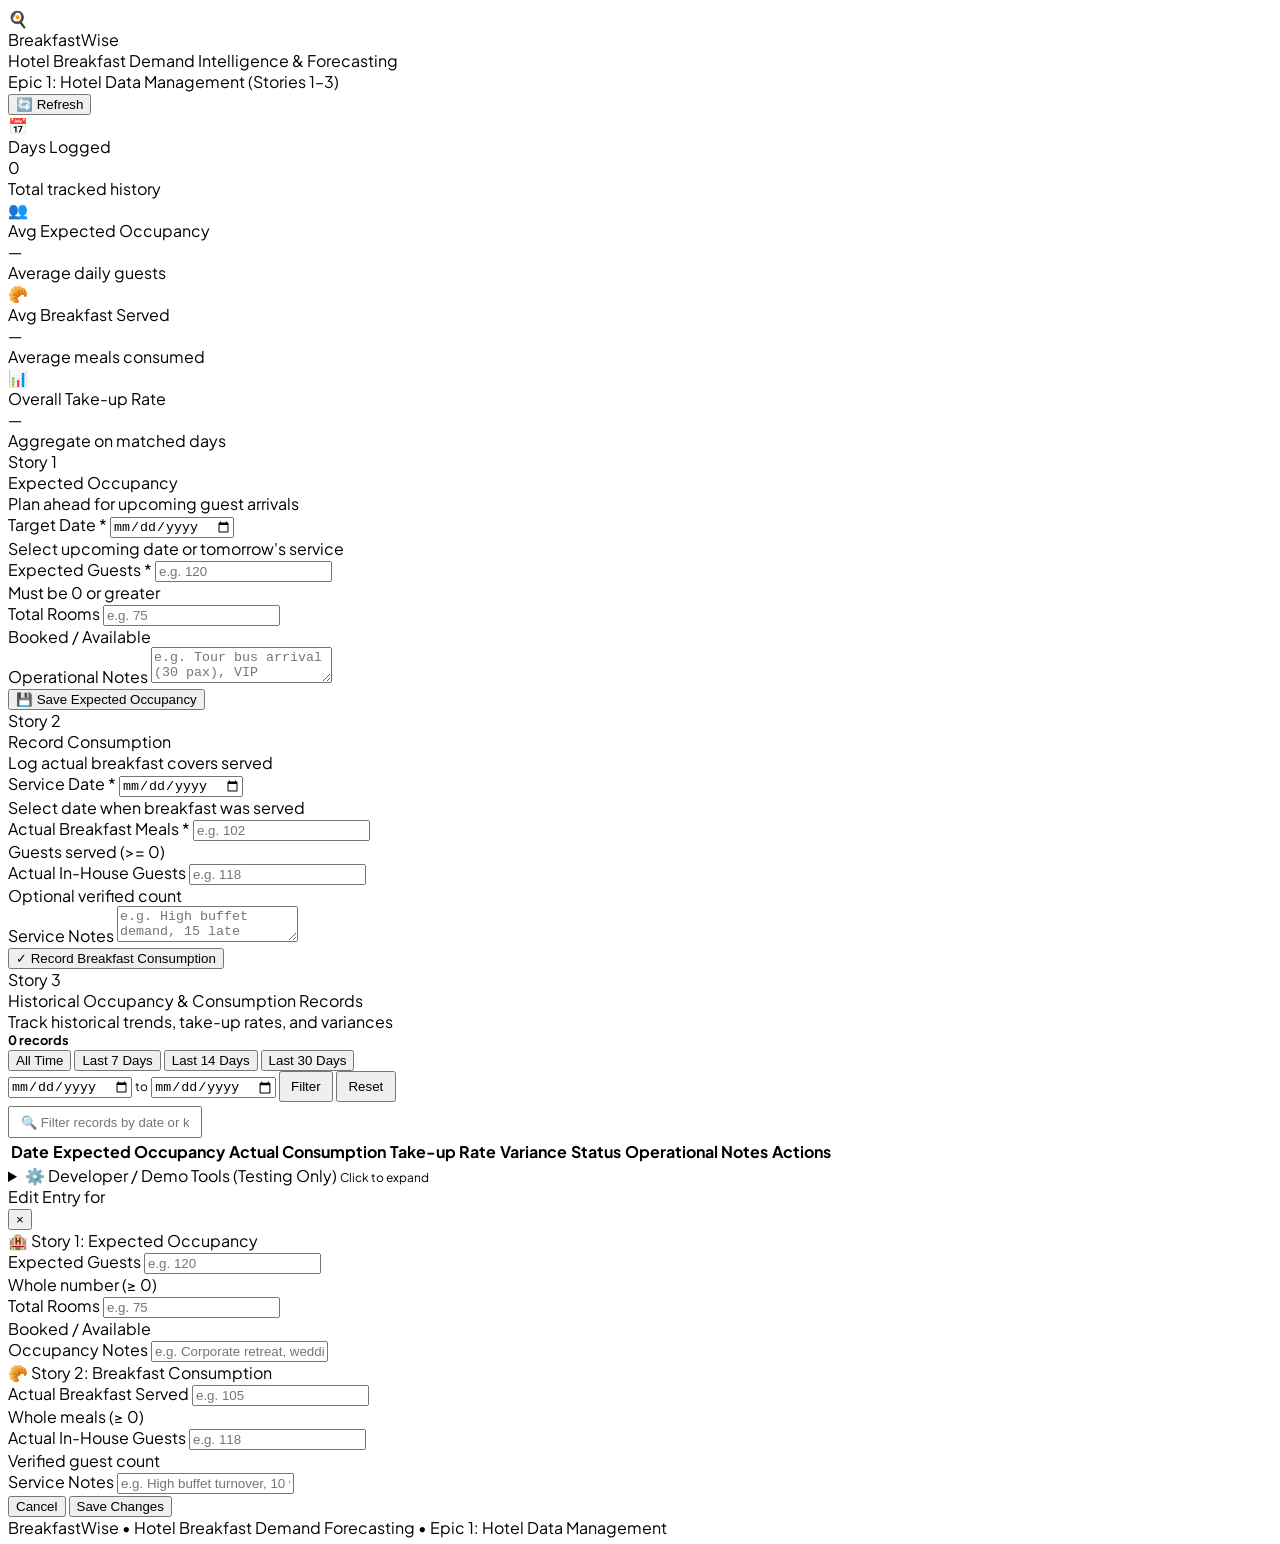
==== app/static/index.html @ 400386e8 "Add BreakfastWise application and tests" ====
<!DOCTYPE html>
<html lang="en">
<head>
  <meta charset="UTF-8">
  <meta name="viewport" content="width=device-width, initial-scale=1.0">
  <title>BreakfastWise — Hotel Breakfast Demand Forecasting</title>
  <link rel="stylesheet" href="/static/css/styles.css">
  <link rel="preconnect" href="https://fonts.googleapis.com">
  <link rel="preconnect" href="https://fonts.gstatic.com" crossorigin>
  <link href="https://fonts.googleapis.com/css2?family=Plus+Jakarta+Sans:wght@400;500;600;700;800&display=swap" rel="stylesheet">
  <style>
    body { font-family: 'Plus Jakarta Sans', -apple-system, sans-serif; }
  </style>
</head>
<body>

  <!-- Top Navigation -->
  <header class="navbar">
    <div class="nav-container">
      <div class="brand-wrapper">
        <div class="brand-icon">🍳</div>
        <div>
          <div class="brand-title">BreakfastWise</div>
          <div class="brand-subtitle">Hotel Breakfast Demand Intelligence & Forecasting</div>
        </div>
      </div>

      <div class="nav-status">
        <div class="epic-badge" title="Currently implementing Epic 1">
          <span class="dot"></span>
          <span>Epic 1: Hotel Data Management (Stories 1–3)</span>
        </div>
        <button class="btn-secondary" id="btn-refresh" title="Reload data">
          <span>🔄</span> Refresh
        </button>
      </div>
    </div>
  </header>

  <!-- Main Application Body -->
  <main class="main-wrapper">

    <!-- KPI Summary Cards -->
    <section class="kpi-grid">
      <div class="kpi-card">
        <div class="kpi-icon days">📅</div>
        <div>
          <div class="kpi-label">Days Logged</div>
          <div class="kpi-value" id="kpi-days">0</div>
          <div class="kpi-subtext">Total tracked history</div>
        </div>
      </div>

      <div class="kpi-card">
        <div class="kpi-icon occ">👥</div>
        <div>
          <div class="kpi-label">Avg Expected Occupancy</div>
          <div class="kpi-value" id="kpi-occ">—</div>
          <div class="kpi-subtext">Average daily guests</div>
        </div>
      </div>

      <div class="kpi-card">
        <div class="kpi-icon cons">🥐</div>
        <div>
          <div class="kpi-label">Avg Breakfast Served</div>
          <div class="kpi-value" id="kpi-cons">—</div>
          <div class="kpi-subtext">Average meals consumed</div>
        </div>
      </div>

      <div class="kpi-card">
        <div class="kpi-icon rate">📊</div>
        <div>
          <div class="kpi-label">Overall Take-up Rate</div>
          <div class="kpi-value" id="kpi-rate">—</div>
          <div class="kpi-subtext">Aggregate on matched days</div>
        </div>
      </div>
    </section>

    <!-- Two-column Content Grid -->
    <div class="content-grid">

      <!-- LEFT COLUMN: Data Entry Forms (Story 1 & Story 2) -->
      <aside>

        <!-- Story 1: Enter Expected Occupancy -->
        <div class="card" id="story-1-card">
          <div class="card-header">
            <div class="card-header-title">
              <span class="story-pill s1">Story 1</span>
              <div>
                <div class="card-title">Expected Occupancy</div>
                <div class="card-description">Plan ahead for upcoming guest arrivals</div>
              </div>
            </div>
          </div>
          <div class="card-body">
            <form id="occupancy-form" novalidate>
              <div class="form-group">
                <label class="form-label" for="occ-date">Target Date <span class="required">*</span></label>
                <input type="date" id="occ-date" class="form-input" required>
                <div class="form-hint">Select upcoming date or tomorrow's service</div>
              </div>

              <div class="form-row">
                <div class="form-group">
                  <label class="form-label" for="occ-count">Expected Guests <span class="required">*</span></label>
                  <input type="number" id="occ-count" class="form-input" min="0" placeholder="e.g. 120" required>
                  <div class="form-hint">Must be 0 or greater</div>
                </div>

                <div class="form-group">
                  <label class="form-label" for="occ-rooms">Total Rooms</label>
                  <input type="number" id="occ-rooms" class="form-input" min="0" placeholder="e.g. 75">
                  <div class="form-hint">Booked / Available</div>
                </div>
              </div>

              <div class="form-group">
                <label class="form-label" for="occ-notes">Operational Notes</label>
                <textarea id="occ-notes" class="form-textarea" rows="2" placeholder="e.g. Tour bus arrival (30 pax), VIP corporate retreat"></textarea>
              </div>

              <button type="submit" class="btn-primary" id="btn-submit-occ">
                <span>💾</span> Save Expected Occupancy
              </button>

              <div id="occ-banner" class="form-banner"></div>
            </form>
          </div>
        </div>

        <!-- Story 2: Record Previous Breakfast Consumption -->
        <div class="card" id="story-2-card">
          <div class="card-header">
            <div class="card-header-title">
              <span class="story-pill s2">Story 2</span>
              <div>
                <div class="card-title">Record Consumption</div>
                <div class="card-description">Log actual breakfast covers served</div>
              </div>
            </div>
          </div>
          <div class="card-body">
            <form id="consumption-form" novalidate>
              <div class="form-group">
                <label class="form-label" for="cons-date">Service Date <span class="required">*</span></label>
                <input type="date" id="cons-date" class="form-input" required>
                <div class="form-hint">Select date when breakfast was served</div>
              </div>

              <div class="form-row">
                <div class="form-group">
                  <label class="form-label" for="cons-count">Actual Breakfast Meals <span class="required">*</span></label>
                  <input type="number" id="cons-count" class="form-input" min="0" placeholder="e.g. 102" required>
                  <div class="form-hint">Guests served (>= 0)</div>
                </div>

                <div class="form-group">
                  <label class="form-label" for="cons-actual-occ">Actual In-House Guests</label>
                  <input type="number" id="cons-actual-occ" class="form-input" min="0" placeholder="e.g. 118">
                  <div class="form-hint">Optional verified count</div>
                </div>
              </div>

              <div class="form-group">
                <label class="form-label" for="cons-notes">Service Notes</label>
                <textarea id="cons-notes" class="form-textarea" rows="2" placeholder="e.g. High buffet demand, 15 late diners, stormy weather"></textarea>
              </div>

              <button type="submit" class="btn-primary consumption" id="btn-submit-cons">
                <span>✓</span> Record Breakfast Consumption
              </button>

              <div id="cons-banner" class="form-banner"></div>
            </form>
          </div>
        </div>

      </aside>

      <!-- RIGHT COLUMN: Historical Records & Data Table (Story 3) -->
      <section>
        <div class="card" id="story-3-card">
          <div class="card-header">
            <div class="card-header-title">
              <span class="story-pill s3">Story 3</span>
              <div>
                <div class="card-title">Historical Occupancy & Consumption Records</div>
                <div class="card-description">Track historical trends, take-up rates, and variances</div>
              </div>
            </div>
            <div id="records-count-text" style="font-size: 0.8rem; font-weight: 700; color: var(--neutral-500);">
              0 records
            </div>
          </div>

          <!-- Filter & Search Bar -->
          <div class="filter-bar">
            <div class="filter-pills">
              <button class="pill-btn active" id="filter-all">All Time</button>
              <button class="pill-btn" id="filter-7d">Last 7 Days</button>
              <button class="pill-btn" id="filter-14d">Last 14 Days</button>
              <button class="pill-btn" id="filter-30d">Last 30 Days</button>
            </div>

            <div class="filter-custom">
              <input type="date" id="filter-start-date" class="filter-date-input" title="Start Date">
              <span style="font-size:0.75rem; color:var(--neutral-400);">to</span>
              <input type="date" id="filter-end-date" class="filter-date-input" title="End Date">
              <button class="btn-secondary" id="filter-custom-apply" style="padding: 0.35rem 0.65rem;">Filter</button>
              <button class="btn-secondary" id="filter-custom-reset" style="padding: 0.35rem 0.65rem;">Reset</button>
            </div>

            <div style="width: 100%; margin-top: 0.3rem;">
              <input type="text" id="search-input" class="form-input" style="padding: 0.4rem 0.7rem; font-size: 0.82rem;" placeholder="🔍 Filter records by date or keyword...">
            </div>
          </div>

          <!-- Empty State (Shown when no historical records exist) -->
          <div id="empty-state" class="empty-state-container" style="display: none;">
            <div class="empty-state-icon">📋</div>
            <h3 class="empty-state-title">No Historical Records Found</h3>
            <p class="empty-state-text">
              There are no occupancy or consumption logs in the system matching your criteria.
              Start by entering expected occupancy or recording breakfast consumption using the forms on the left, or load sample hotel data.
            </p>
            <div class="empty-state-actions">
              <button class="btn-primary" id="btn-empty-seed" style="width: auto; padding: 0.6rem 1.25rem;">
                <span>✨</span> Load Sample Hotel Data (14 Days)
              </button>
            </div>
          </div>

          <!-- Table Container (Shown when records exist) -->
          <div id="table-container" class="table-responsive">
            <table class="data-table">
              <thead>
                <tr>
                  <th>Date</th>
                  <th>Expected Occupancy</th>
                  <th>Actual Consumption</th>
                  <th>Take-up Rate</th>
                  <th>Variance</th>
                  <th>Status</th>
                  <th>Operational Notes</th>
                  <th style="text-align: right;">Actions</th>
                </tr>
              </thead>
              <tbody id="table-body">
                <!-- Dynamically populated rows -->
              </tbody>
            </table>
          </div>

        </div>
      </section>

    </div>

    <!-- Developer & Demo Tools (Collapsible & Safe) -->
    <section class="demo-tools-wrapper">
      <details class="demo-tools-details">
        <summary class="demo-tools-summary">
          <span>⚙️ Developer / Demo Tools (Testing Only)</span>
          <span style="font-size:0.75rem; color:var(--neutral-400);">Click to expand</span>
        </summary>
        <div class="demo-tools-content">
          <div class="demo-tools-warning">
            <strong>⚠️ Caution:</strong> These controls modify the persistent database and are intended for testing and demonstration only. User authentication has not yet been implemented (planned for Phase 5), so these controls are accessible to any user who visits this page. In a live hotel environment, clearing data will delete real historical records.
          </div>
          <div class="demo-tools-actions">
            <button type="button" class="btn-secondary" id="btn-seed" title="Seed 14 days of realistic hotel sample data">
              <span>✨</span> Seed 14 Days Sample Data
            </button>
            <button type="button" class="btn-danger-outline" id="btn-clear" title="Clear all data to test empty state">
              <span>🗑</span> Clear All Historical Records
            </button>
          </div>
        </div>
      </details>
    </section>

  </main>

  <!-- Edit Entry Modal -->
  <div class="modal-backdrop" id="edit-modal">
    <div class="modal-dialog" style="max-width: 540px;">
      <div class="modal-header">
        <div class="modal-title">Edit Entry for <span id="modal-date-label"></span></div>
        <button class="action-icon-btn" id="edit-modal-close">&times;</button>
      </div>
      <form id="edit-form" novalidate>
        <div class="modal-body" style="max-height: 75vh; overflow-y: auto;">
          <input type="hidden" id="edit-date">

          <!-- Section 1: Expected Occupancy -->
          <div class="modal-section-title">🏨 Story 1: Expected Occupancy</div>
          <div class="form-row">
            <div class="form-group">
              <label class="form-label" for="edit-occ">Expected Guests</label>
              <input type="number" id="edit-occ" class="form-input" min="0" placeholder="e.g. 120">
              <div class="form-hint">Whole number (&ge; 0)</div>
            </div>
            <div class="form-group">
              <label class="form-label" for="edit-rooms">Total Rooms</label>
              <input type="number" id="edit-rooms" class="form-input" min="0" placeholder="e.g. 75">
              <div class="form-hint">Booked / Available</div>
            </div>
          </div>
          <div class="form-group">
            <label class="form-label" for="edit-occ-notes">Occupancy Notes</label>
            <input type="text" id="edit-occ-notes" class="form-input" placeholder="e.g. Corporate retreat, wedding block">
          </div>

          <!-- Section 2: Breakfast Consumption -->
          <div class="modal-section-title">🥐 Story 2: Breakfast Consumption</div>
          <div class="form-row">
            <div class="form-group">
              <label class="form-label" for="edit-cons">Actual Breakfast Served</label>
              <input type="number" id="edit-cons" class="form-input" min="0" placeholder="e.g. 105">
              <div class="form-hint">Whole meals (&ge; 0)</div>
            </div>
            <div class="form-group">
              <label class="form-label" for="edit-actual-occ">Actual In-House Guests</label>
              <input type="number" id="edit-actual-occ" class="form-input" min="0" placeholder="e.g. 118">
              <div class="form-hint">Verified guest count</div>
            </div>
          </div>
          <div class="form-group">
            <label class="form-label" for="edit-cons-notes">Service Notes</label>
            <input type="text" id="edit-cons-notes" class="form-input" placeholder="e.g. High buffet turnover, 10 walk-ins">
          </div>
        </div>
        <div class="modal-footer">
          <button type="button" class="btn-secondary" id="edit-modal-cancel">Cancel</button>
          <button type="submit" class="btn-primary" style="width: auto;">Save Changes</button>
        </div>
      </form>
    </div>
  </div>

  <!-- Toast Notification Stack -->
  <div class="toast-container" id="toast-container"></div>

  <!-- Footer -->
  <footer class="app-footer">
    BreakfastWise &bull; Hotel Breakfast Demand Forecasting &bull; Epic 1: Hotel Data Management
  </footer>

  <script src="/static/js/app.js"></script>
</body>
</html>
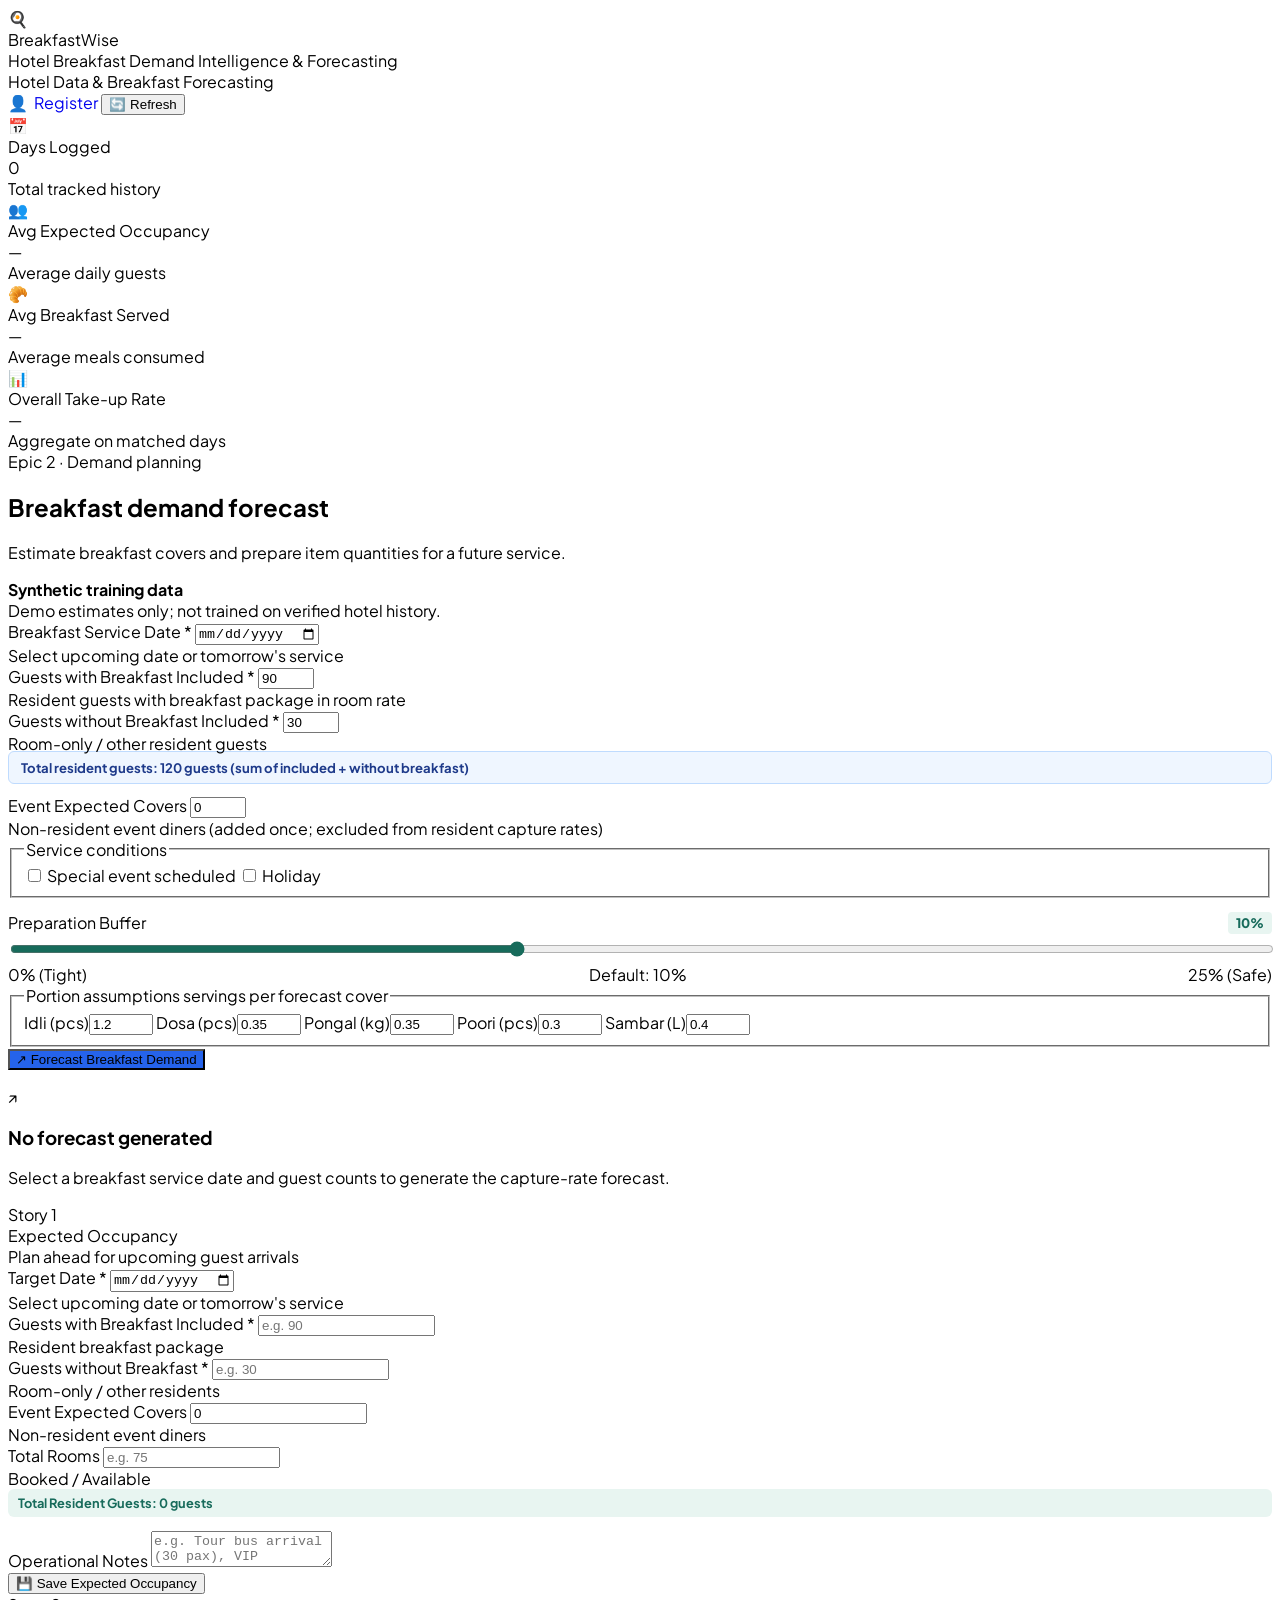
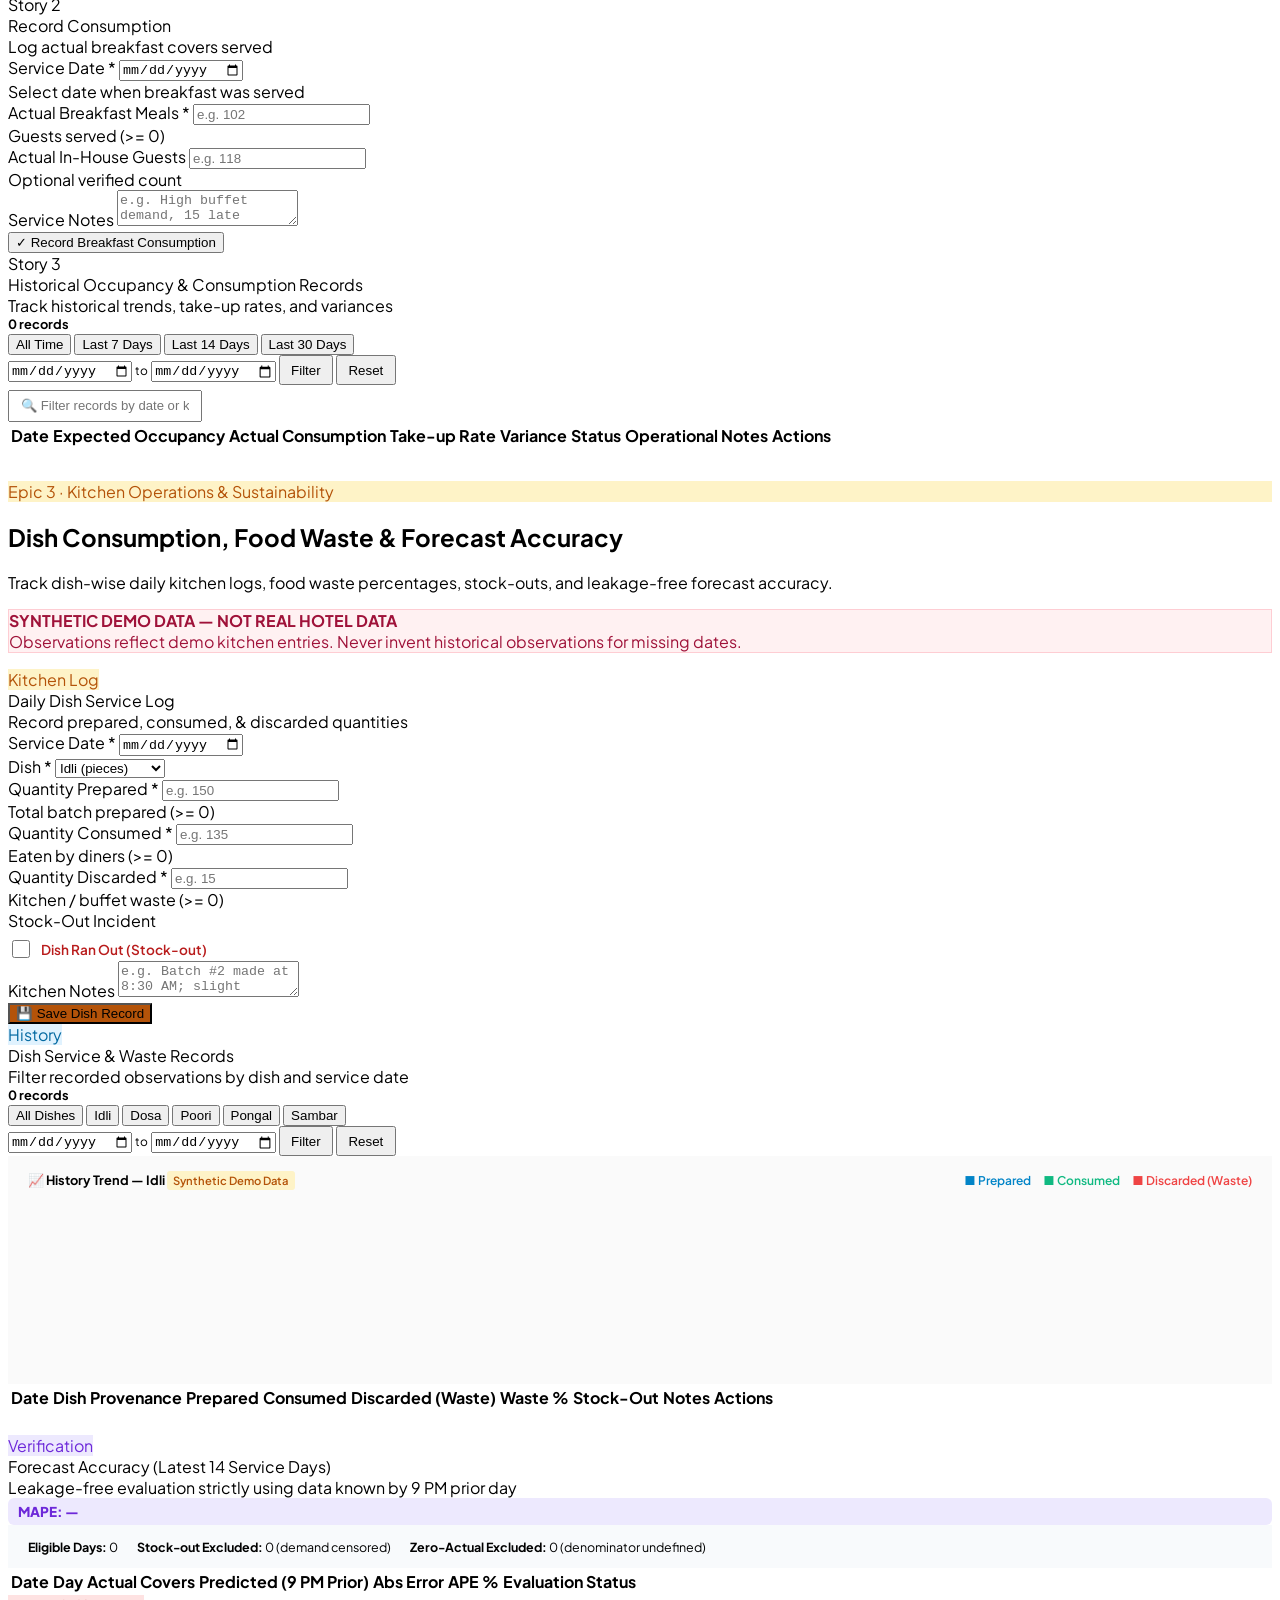
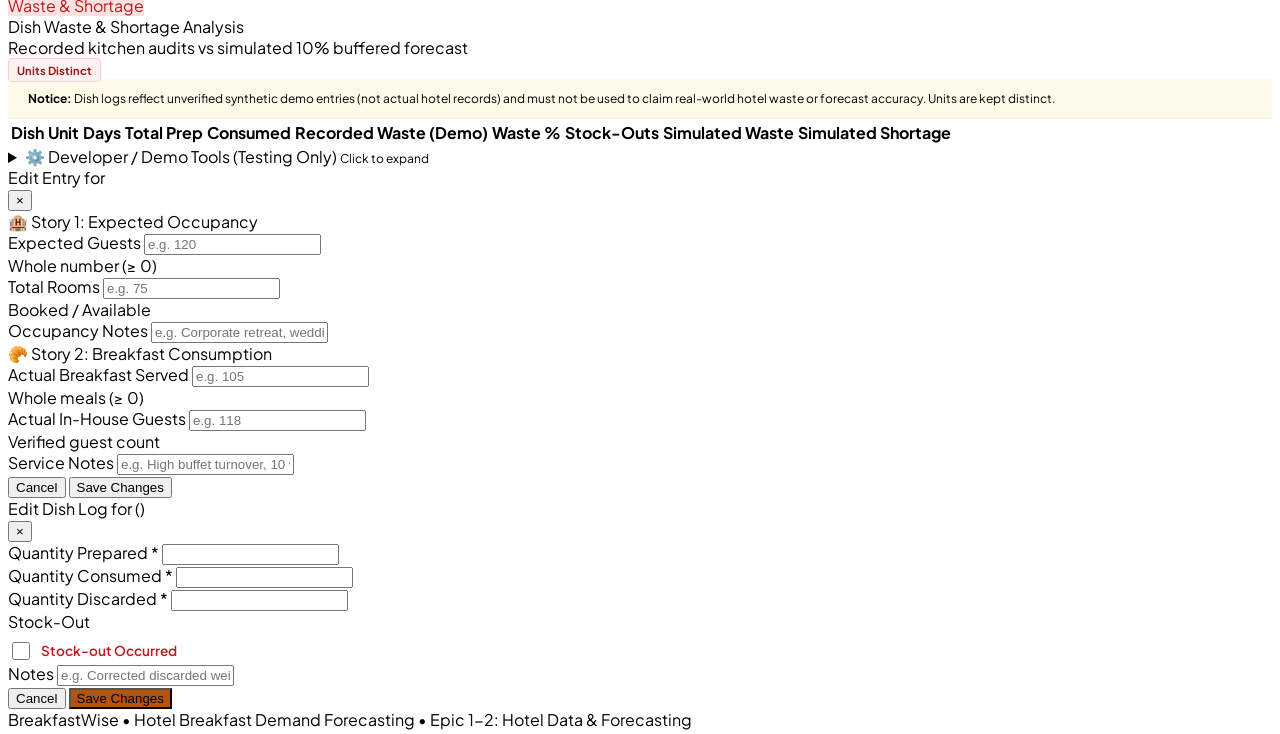
==== commit d2d3c6d5: "Add forecasting, login, dish waste tracking and tests Two-rate capture-rate forecast with prep quant" ====
--- a/app/static/index.html
+++ b/app/static/index.html
@@ -26,10 +26,13 @@
       </div>
 
       <div class="nav-status">
-        <div class="epic-badge" title="Currently implementing Epic 1">
+        <div class="epic-badge" title="Hotel data management and breakfast forecasting">
           <span class="dot"></span>
-          <span>Epic 1: Hotel Data Management (Stories 1–3)</span>
-        </div>
+          <span>Hotel Data & Breakfast Forecasting</span>
+        </div>
+        <a href="/register" class="btn-secondary" style="text-decoration:none; display:inline-flex; align-items:center; gap:0.4rem;" title="Create user account">
+          <span>👤</span> Register
+        </a>
         <button class="btn-secondary" id="btn-refresh" title="Reload data">
           <span>🔄</span> Refresh
         </button>
@@ -79,13 +82,252 @@
       </div>
     </section>
 
+    <section class="forecast-section" aria-labelledby="forecast-title">
+      <div class="forecast-heading">
+        <div>
+          <div class="forecast-eyebrow">Epic 2 · Demand planning</div>
+          <h2 id="forecast-title">Breakfast demand forecast</h2>
+          <p class="forecast-description">Estimate breakfast covers and prepare item quantities for a future service.</p>
+        </div>
+        <div class="synthetic-notice" role="note">
+          <span class="synthetic-dot" aria-hidden="true"></span>
+          <span><strong>Synthetic training data</strong><br>Demo estimates only; not trained on verified hotel history.</span>
+        </div>
+      </div>
+
+      <div class="forecast-layout">
+        <form id="forecast-form" class="forecast-form" novalidate>
+          <div class="forecast-input-grid">
+            <div class="form-group" style="grid-column: 1 / -1;">
+              <label class="form-label" for="forecast-date">Breakfast Service Date <span class="required">*</span></label>
+              <input type="date" id="forecast-date" class="form-input" required>
+              <div class="form-hint" id="forecast-weekday-hint">Select upcoming date or tomorrow's service</div>
+            </div>
+
+            <!-- Separate Resident Guest Categories -->
+            <div class="form-group">
+              <label class="form-label" for="forecast-guests-included">Guests with Breakfast Included <span class="required">*</span></label>
+              <input type="number" id="forecast-guests-included" class="form-input" min="0" max="200" step="1" value="90" required>
+              <div class="form-hint">Resident guests with breakfast package in room rate</div>
+            </div>
+
+            <div class="form-group">
+              <label class="form-label" for="forecast-guests-other">Guests without Breakfast Included <span class="required">*</span></label>
+              <input type="number" id="forecast-guests-other" class="form-input" min="0" max="200" step="1" value="30" required>
+              <div class="form-hint">Room-only / other resident guests</div>
+            </div>
+
+            <!-- Total Resident Guests Indicator -->
+            <div style="grid-column: 1 / -1; font-size: 0.82rem; font-weight: 700; color: #1e3a8a; background: #eff6ff; padding: 0.45rem 0.75rem; border-radius: 6px; border: 1px solid #bfdbfe; margin-top: -0.2rem; margin-bottom: 0.65rem;">
+              Total resident guests: <strong id="forecast-total-guests-label">120</strong> guests (sum of included + without breakfast)
+            </div>
+
+            <!-- Event Uplift -->
+            <div class="form-group" style="grid-column: 1 / -1;">
+              <label class="form-label" for="forecast-event-covers">Event Expected Covers</label>
+              <input type="number" id="forecast-event-covers" class="form-input" min="0" max="200" step="1" value="0">
+              <div class="form-hint">Non-resident event diners (added once; excluded from resident capture rates)</div>
+            </div>
+
+            <fieldset class="forecast-flags">
+              <legend>Service conditions</legend>
+              <label class="forecast-check"><input type="checkbox" id="forecast-event"> <span>Special event scheduled</span></label>
+              <label class="forecast-check"><input type="checkbox" id="forecast-holiday"> <span>Holiday</span></label>
+            </fieldset>
+
+            <!-- Preparation Buffer Slider -->
+            <div class="form-group" style="grid-column: 1 / -1; border-top: 1px solid var(--neutral-200); padding-top: 0.85rem;">
+              <div style="display: flex; justify-content: space-between; align-items: center; margin-bottom: 0.35rem;">
+                <label class="form-label" for="forecast-buffer-slider" style="margin-bottom: 0;">Preparation Buffer</label>
+                <span id="buffer-val-display" style="font-size: 0.82rem; font-weight: 800; color: #176b5b; background: #e8f5f1; padding: 0.15rem 0.5rem; border-radius: 4px;">10%</span>
+              </div>
+              <input type="range" id="forecast-buffer-slider" min="0" max="25" step="1" value="10" style="width: 100%; accent-color: #176b5b; cursor: pointer;">
+              <div class="form-hint" style="display:flex; justify-content:space-between; margin-top:0.2rem;">
+                <span>0% (Tight)</span>
+                <span>Default: 10%</span>
+                <span>25% (Safe)</span>
+              </div>
+            </div>
+          </div>
+
+          <fieldset class="portion-assumptions">
+            <legend>Portion assumptions <span>servings per forecast cover</span></legend>
+            <div class="portion-input-grid" style="grid-template-columns: repeat(5, minmax(0, 1fr));">
+              <label class="portion-input" for="portion-idli">Idli (pcs)<input id="portion-idli" data-portion-item="idli" type="number" min="0" max="3" step="0.05" value="1.2"></label>
+              <label class="portion-input" for="portion-dosa">Dosa (pcs)<input id="portion-dosa" data-portion-item="dosa" type="number" min="0" max="3" step="0.05" value="0.35"></label>
+              <label class="portion-input" for="portion-pongal">Pongal (kg)<input id="portion-pongal" data-portion-item="pongal" type="number" min="0" max="3" step="0.05" value="0.35"></label>
+              <label class="portion-input" for="portion-poori">Poori (pcs)<input id="portion-poori" data-portion-item="poori" type="number" min="0" max="3" step="0.05" value="0.3"></label>
+              <label class="portion-input" for="portion-sambar">Sambar (L)<input id="portion-sambar" data-portion-item="sambar" type="number" min="0" max="3" step="0.05" value="0.4"></label>
+            </div>
+          </fieldset>
+
+          <div class="forecast-submit-row">
+            <button type="submit" class="btn-primary forecast-submit" id="btn-run-forecast" style="background:#2563eb;">
+              <span aria-hidden="true">↗</span> Forecast Breakfast Demand
+            </button>
+            <p id="forecast-form-message" class="forecast-form-message" role="status" aria-live="polite"></p>
+          </div>
+        </form>
+
+        <div class="forecast-output" id="forecast-output" aria-live="polite">
+          <div class="forecast-empty" id="forecast-empty">
+            <span class="forecast-empty-mark" aria-hidden="true">↗</span>
+            <h3>No forecast generated</h3>
+            <p>Select a breakfast service date and guest counts to generate the capture-rate forecast.</p>
+          </div>
+
+          <div id="forecast-results" hidden>
+            
+            <!-- Warning Box (if < 4 matching weekdays) -->
+            <div id="forecast-warning-container" class="forecast-warning-banner" style="display:none;"></div>
+
+            <!-- Hero Result Card -->
+            <div class="forecast-result-hero">
+              <div>
+                <div class="forecast-result-label">Predicted Breakfast Demand</div>
+                <div class="forecast-result-value"><span id="forecast-guests-value">—</span><span class="forecast-result-unit">covers</span></div>
+                <div class="forecast-result-date" id="forecast-result-date"></div>
+                <div id="forecast-resident-breakdown" style="font-size:0.75rem; color:#d2e8e1; margin-top:0.25rem;"></div>
+              </div>
+              <div class="forecast-model-choice">
+                <span>Primary Forecast Method</span>
+                <strong id="forecast-selected-model">Two-Rate Capture Rate</strong>
+                <span id="forecast-matching-days-badge" style="font-size: 0.68rem; color: #a7f3d0; margin-top: 0.2rem;"></span>
+              </div>
+            </div>
+
+            <!-- Transparent Calculation Breakdown Panel -->
+            <div class="calc-breakdown-card">
+              <div class="calc-breakdown-header">
+                <div>
+                  <h4>Transparent Calculation Breakdown</h4>
+                  <div class="calc-subtitle" id="calc-dates-summary">Pooled sums from matching weekdays</div>
+                </div>
+                <button type="button" class="btn-secondary" id="btn-toggle-details" style="font-size:0.72rem; padding:0.25rem 0.55rem;">
+                  View History Table
+                </button>
+              </div>
+
+              <div class="calc-steps-grid">
+                <div class="calc-step-box">
+                  <div class="calc-step-title">Included Capture Rate (r_i)</div>
+                  <div class="calc-step-formula" id="calc-formula-inc">Σ covers ÷ Σ guests</div>
+                  <div class="calc-step-val" id="calc-val-inc">—</div>
+                </div>
+                <div class="calc-step-box">
+                  <div class="calc-step-title">Other Capture Rate (r_o)</div>
+                  <div class="calc-step-formula" id="calc-formula-oth">Σ covers ÷ Σ guests</div>
+                  <div class="calc-step-val" id="calc-val-oth">—</div>
+                </div>
+                <div class="calc-step-box">
+                  <div class="calc-step-title">Resident Covers</div>
+                  <div class="calc-step-formula">Included × r_i + Other × r_o</div>
+                  <div class="calc-step-val" id="calc-val-resident">—</div>
+                </div>
+                <div class="calc-step-box">
+                  <div class="calc-step-title">Event Uplift</div>
+                  <div class="calc-step-formula">Non-resident diners added once</div>
+                  <div class="calc-step-val" id="calc-val-event">—</div>
+                </div>
+                <div class="calc-step-box highlight">
+                  <div class="calc-step-title">Final Covers Forecast</div>
+                  <div class="calc-step-formula">round(Resident + Uplift)</div>
+                  <div class="calc-step-val" id="calc-val-final">—</div>
+                </div>
+              </div>
+
+              <!-- Matching Days History Table (Collapsible) -->
+              <div id="calc-history-details" style="display:none; margin-top: 0.85rem; border-top: 1px solid var(--neutral-200); padding-top: 0.75rem;">
+                <div style="font-size: 0.75rem; font-weight: 700; color: var(--neutral-700); margin-bottom: 0.4rem;">Historical Matching Weekdays Used:</div>
+                <div class="forecast-table-wrap">
+                  <table class="forecast-table">
+                    <thead>
+                      <tr>
+                        <th>Date</th>
+                        <th>Day</th>
+                        <th>Included Guests</th>
+                        <th>Included Covers</th>
+                        <th>Rate %</th>
+                        <th>Other Guests</th>
+                        <th>Other Covers</th>
+                        <th>Rate %</th>
+                        <th>Event Covers</th>
+                      </tr>
+                    </thead>
+                    <tbody id="calc-history-tbody"></tbody>
+                  </table>
+                </div>
+
+                <!-- Excluded Matching Dates Table (if any) -->
+                <div id="calc-excluded-details" style="display:none; margin-top: 0.85rem; border-top: 1px dashed #f59e0b; padding-top: 0.65rem;">
+                  <div style="font-size: 0.75rem; font-weight: 700; color: #b45309; margin-bottom: 0.4rem;">Excluded Matching Dates (Marked for Verification):</div>
+                  <div class="forecast-table-wrap">
+                    <table class="forecast-table">
+                      <thead>
+                        <tr style="background: #fffbeb;">
+                          <th>Date</th>
+                          <th>Day</th>
+                          <th>Included (G / C)</th>
+                          <th>Other (G / C)</th>
+                          <th>Exclusion Reason</th>
+                          <th>Status</th>
+                        </tr>
+                      </thead>
+                      <tbody id="calc-excluded-tbody"></tbody>
+                    </table>
+                  </div>
+                </div>
+              </div>
+            </div>
+
+            <!-- Food Preparation & Comparative Models Grid -->
+            <div class="forecast-result-grid" style="margin-top: 1rem;">
+              <section class="forecast-result-block" aria-labelledby="forecast-portions-title">
+                <div class="forecast-block-heading">
+                  <h3 id="forecast-portions-title">Food Preparation Quantities</h3>
+                  <span id="forecast-buffer-applied-label">Buffered (+10%)</span>
+                </div>
+                <div class="forecast-table-wrap">
+                  <table class="forecast-table portions-table">
+                    <thead><tr><th>Item</th><th>Unit</th><th>Per Cover</th><th>Base Qty</th><th>Buffer</th><th>Recommended Prep</th></tr></thead>
+                    <tbody id="forecast-portions-body"></tbody>
+                  </table>
+                </div>
+              </section>
+
+              <section class="forecast-result-block" aria-labelledby="forecast-models-title">
+                <div class="forecast-block-heading">
+                  <h3 id="forecast-models-title">Comparative ML Models</h3>
+                  <span class="synthetic-badge" style="background:#fef3c7; color:#92400e; font-size:0.7rem; font-weight:700; padding:0.2rem 0.5rem; border-radius:4px;">Synthetic Holdout Reference</span>
+                </div>
+                <p style="font-size: 0.72rem; color: var(--neutral-600); margin: 0.35rem 0 0.65rem 0; line-height: 1.4;">
+                  <strong>Notice:</strong> MAE &amp; RMSE metrics are evaluated on synthetic demo data and <em>do not establish verified real-world hotel accuracy</em>. The operational forecast uses actual matching weekday capture rates.
+                </p>
+                <div class="forecast-table-wrap">
+                  <table class="forecast-table">
+                    <thead><tr><th>Model</th><th>Prediction</th><th>Synthetic MAE</th><th>Synthetic RMSE</th></tr></thead>
+                    <tbody id="forecast-models-body"></tbody>
+                  </table>
+                </div>
+              </section>
+            </div>
+
+            <div class="forecast-result-source" id="forecast-result-source">
+              Calculated dynamically from matching historical weekday records &bull; Synthetic demo data for ML reference only
+            </div>
+
+          </div>
+        </div>
+      </div>
+    </section>
+
     <!-- Two-column Content Grid -->
     <div class="content-grid">
 
       <!-- LEFT COLUMN: Data Entry Forms (Story 1 & Story 2) -->
       <aside>
 
-        <!-- Story 1: Enter Expected Occupancy -->
+        <!-- Story 1: Enter Expected Occupancy with Separate Guest Groups -->
         <div class="card" id="story-1-card">
           <div class="card-header">
             <div class="card-header-title">
@@ -106,9 +348,23 @@
 
               <div class="form-row">
                 <div class="form-group">
-                  <label class="form-label" for="occ-count">Expected Guests <span class="required">*</span></label>
-                  <input type="number" id="occ-count" class="form-input" min="0" placeholder="e.g. 120" required>
-                  <div class="form-hint">Must be 0 or greater</div>
+                  <label class="form-label" for="occ-guests-included">Guests with Breakfast Included <span class="required">*</span></label>
+                  <input type="number" id="occ-guests-included" class="form-input" min="0" placeholder="e.g. 90" required>
+                  <div class="form-hint">Resident breakfast package</div>
+                </div>
+
+                <div class="form-group">
+                  <label class="form-label" for="occ-guests-other">Guests without Breakfast <span class="required">*</span></label>
+                  <input type="number" id="occ-guests-other" class="form-input" min="0" placeholder="e.g. 30" required>
+                  <div class="form-hint">Room-only / other residents</div>
+                </div>
+              </div>
+
+              <div class="form-row">
+                <div class="form-group">
+                  <label class="form-label" for="occ-event-covers">Event Expected Covers</label>
+                  <input type="number" id="occ-event-covers" class="form-input" min="0" placeholder="e.g. 0" value="0">
+                  <div class="form-hint">Non-resident event diners</div>
                 </div>
 
                 <div class="form-group">
@@ -116,6 +372,10 @@
                   <input type="number" id="occ-rooms" class="form-input" min="0" placeholder="e.g. 75">
                   <div class="form-hint">Booked / Available</div>
                 </div>
+              </div>
+
+              <div style="font-size: 0.8rem; font-weight: 700; color: #176b5b; background: #e8f5f1; padding: 0.4rem 0.65rem; border-radius: 6px; margin-bottom: 0.85rem;">
+                Total Resident Guests: <span id="occ-total-resident-display">0</span> guests
               </div>
 
               <div class="form-group">
@@ -260,7 +520,263 @@
 
     </div>
 
-    <!-- Developer & Demo Tools (Collapsible & Safe) -->
+    <!-- ======================================================== -->
+    <!-- EPIC 3: DISH CONSUMPTION, FOOD WASTE & ACCURACY SECTION   -->
+    <!-- ======================================================== -->
+    <section class="forecast-section" id="epic3-section" aria-labelledby="epic3-title" style="margin-top: 2rem;">
+      <div class="forecast-heading">
+        <div>
+          <div class="forecast-eyebrow" style="background:#fef3c7; color:#b45309;">Epic 3 · Kitchen Operations & Sustainability</div>
+          <h2 id="epic3-title">Dish Consumption, Food Waste & Forecast Accuracy</h2>
+          <p class="forecast-description">Track dish-wise daily kitchen logs, food waste percentages, stock-outs, and leakage-free forecast accuracy.</p>
+        </div>
+        <div class="synthetic-notice" role="note" style="background: #fff1f2; border: 1px solid #fecdd3;">
+          <span class="synthetic-dot" style="background: #e11d48;" aria-hidden="true"></span>
+          <span style="color: #9f1239;"><strong>SYNTHETIC DEMO DATA — NOT REAL HOTEL DATA</strong><br>Observations reflect demo kitchen entries. Never invent historical observations for missing dates.</span>
+        </div>
+      </div>
+
+      <!-- Grid: Log Dish Form & Historical Dish Dashboard -->
+      <div class="content-grid" style="margin-top: 1rem;">
+        
+        <!-- Left: Log Daily Dish Record -->
+        <aside>
+          <div class="card" id="dish-form-card">
+            <div class="card-header">
+              <div class="card-header-title">
+                <span class="story-pill" style="background: #fef3c7; color: #b45309;">Kitchen Log</span>
+                <div>
+                  <div class="card-title">Daily Dish Service Log</div>
+                  <div class="card-description">Record prepared, consumed, & discarded quantities</div>
+                </div>
+              </div>
+            </div>
+            <div class="card-body">
+              <form id="dish-record-form" novalidate>
+                <div class="form-row">
+                  <div class="form-group">
+                    <label class="form-label" for="dish-date">Service Date <span class="required">*</span></label>
+                    <input type="date" id="dish-date" class="form-input" required>
+                  </div>
+                  <div class="form-group">
+                    <label class="form-label" for="dish-select-item">Dish <span class="required">*</span></label>
+                    <select id="dish-select-item" class="form-input" required>
+                      <option value="idli">Idli (pieces)</option>
+                      <option value="dosa">Dosa (pieces)</option>
+                      <option value="poori">Poori (pieces)</option>
+                      <option value="pongal">Pongal (kg)</option>
+                      <option value="sambar">Sambar (litres)</option>
+                    </select>
+                  </div>
+                </div>
+
+                <div class="form-row">
+                  <div class="form-group">
+                    <label class="form-label" for="dish-prep">Quantity Prepared <span class="required">*</span></label>
+                    <input type="number" step="any" min="0" id="dish-prep" class="form-input" placeholder="e.g. 150" required>
+                    <div class="form-hint" id="dish-prep-hint">Total batch prepared (>= 0)</div>
+                  </div>
+                  <div class="form-group">
+                    <label class="form-label" for="dish-cons">Quantity Consumed <span class="required">*</span></label>
+                    <input type="number" step="any" min="0" id="dish-cons" class="form-input" placeholder="e.g. 135" required>
+                    <div class="form-hint">Eaten by diners (>= 0)</div>
+                  </div>
+                </div>
+
+                <div class="form-row">
+                  <div class="form-group">
+                    <label class="form-label" for="dish-disc">Quantity Discarded <span class="required">*</span></label>
+                    <input type="number" step="any" min="0" id="dish-disc" class="form-input" placeholder="e.g. 15" required>
+                    <div class="form-hint">Kitchen / buffet waste (>= 0)</div>
+                  </div>
+                  <div class="form-group" style="display:flex; flex-direction:column; justify-content:center;">
+                    <label class="form-label" style="margin-bottom:0.4rem;">Stock-Out Incident</label>
+                    <label style="display:inline-flex; align-items:center; gap:0.5rem; font-size:0.85rem; cursor:pointer;">
+                      <input type="checkbox" id="dish-stockout" style="width:18px; height:18px; accent-color:#e11d48;">
+                      <span style="font-weight:600; color:#b91c1c;">Dish Ran Out (Stock-out)</span>
+                    </label>
+                  </div>
+                </div>
+
+                <div class="form-group">
+                  <label class="form-label" for="dish-notes">Kitchen Notes</label>
+                  <textarea id="dish-notes" class="form-textarea" rows="2" placeholder="e.g. Batch #2 made at 8:30 AM; slight surplus discarded at closing"></textarea>
+                </div>
+
+                <button type="submit" class="btn-primary" id="btn-save-dish" style="background:#b45309;">
+                  <span>💾</span> Save Dish Record
+                </button>
+                <div id="dish-banner" class="form-banner"></div>
+              </form>
+            </div>
+          </div>
+        </aside>
+
+        <!-- Right: Dish Records & Trend Chart -->
+        <section>
+          <div class="card" id="dish-history-card">
+            <div class="card-header">
+              <div class="card-header-title">
+                <span class="story-pill" style="background:#e0f2fe; color:#0369a1;">History</span>
+                <div>
+                  <div class="card-title">Dish Service & Waste Records</div>
+                  <div class="card-description">Filter recorded observations by dish and service date</div>
+                </div>
+              </div>
+              <div id="dish-records-count-text" style="font-size: 0.8rem; font-weight: 700; color: var(--neutral-500);">
+                0 records
+              </div>
+            </div>
+
+            <!-- Dish Selector & Date Filters -->
+            <div class="filter-bar">
+              <div class="filter-pills" id="dish-filter-pills">
+                <button class="pill-btn active" data-dish="all">All Dishes</button>
+                <button class="pill-btn" data-dish="idli">Idli</button>
+                <button class="pill-btn" data-dish="dosa">Dosa</button>
+                <button class="pill-btn" data-dish="poori">Poori</button>
+                <button class="pill-btn" data-dish="pongal">Pongal</button>
+                <button class="pill-btn" data-dish="sambar">Sambar</button>
+              </div>
+              <div class="filter-custom">
+                <input type="date" id="dish-filter-start" class="filter-date-input" title="Start Date">
+                <span style="font-size:0.75rem; color:var(--neutral-400);">to</span>
+                <input type="date" id="dish-filter-end" class="filter-date-input" title="End Date">
+                <button class="btn-secondary" id="dish-filter-apply" style="padding: 0.35rem 0.65rem;">Filter</button>
+                <button class="btn-secondary" id="dish-filter-reset" style="padding: 0.35rem 0.65rem;">Reset</button>
+              </div>
+            </div>
+
+            <!-- Recorded Dish History Chart (SVG) -->
+            <div id="dish-chart-container" style="padding: 1rem 1.25rem 0.5rem 1.25rem; border-bottom: 1px solid var(--neutral-200); background: #fafafa;">
+              <div style="display:flex; justify-content:space-between; align-items:center; margin-bottom:0.5rem;">
+                <div style="font-size:0.8rem; font-weight:700; color:var(--neutral-700);">
+                  📈 History Trend — <span id="chart-dish-title">Idli</span> <span style="font-size:0.7rem; font-weight:600; color:#b45309; background:#fef3c7; padding:0.15rem 0.4rem; border-radius:3px;">Synthetic Demo Data</span>
+                </div>
+                <div style="display:flex; gap:0.75rem; font-size:0.75rem; font-weight:600;">
+                  <span style="color:#0284c7;">■ Prepared</span>
+                  <span style="color:#10b981;">■ Consumed</span>
+                  <span style="color:#ef4444;">■ Discarded (Waste)</span>
+                </div>
+              </div>
+              <div id="dish-trend-svg-wrap" style="width:100%; height:180px; overflow-x:auto;">
+                <!-- Generated SVG rendered dynamically -->
+              </div>
+            </div>
+
+            <!-- Dish Table Container -->
+            <div class="table-responsive" style="max-height: 380px; overflow-y: auto;">
+              <table class="data-table">
+                <thead>
+                  <tr>
+                    <th>Date</th>
+                    <th>Dish</th>
+                    <th>Provenance</th>
+                    <th>Prepared</th>
+                    <th>Consumed</th>
+                    <th>Discarded (Waste)</th>
+                    <th>Waste %</th>
+                    <th>Stock-Out</th>
+                    <th>Notes</th>
+                    <th style="text-align: right;">Actions</th>
+                  </tr>
+                </thead>
+                <tbody id="dish-table-body">
+                  <!-- Dynamically populated -->
+                </tbody>
+              </table>
+            </div>
+
+          </div>
+        </section>
+
+      </div>
+
+      <!-- Bottom Grid: Forecast Accuracy & Waste/Shortage Analysis -->
+      <div class="content-grid" style="margin-top: 1.5rem; grid-template-columns: 1fr 1fr;">
+
+        <!-- Forecast Accuracy (Latest 14 Days) Card -->
+        <div class="card" id="accuracy-card">
+          <div class="card-header">
+            <div class="card-header-title">
+              <span class="story-pill" style="background:#ede9fe; color:#6d28d9;">Verification</span>
+              <div>
+                <div class="card-title">Forecast Accuracy (Latest 14 Service Days)</div>
+                <div class="card-description">Leakage-free evaluation strictly using data known by 9 PM prior day</div>
+              </div>
+            </div>
+            <div id="accuracy-mape-badge" style="font-size:0.85rem; font-weight:800; background:#ede9fe; color:#6d28d9; padding:0.3rem 0.65rem; border-radius:6px;">
+              MAPE: —
+            </div>
+          </div>
+
+          <div style="padding: 0.85rem 1.25rem; background:#f8fafc; border-bottom:1px solid var(--neutral-200); font-size:0.78rem; display:flex; flex-wrap:wrap; gap:1.2rem;">
+            <div><strong>Eligible Days:</strong> <span id="acc-eligible-count">0</span></div>
+            <div><strong>Stock-out Excluded:</strong> <span id="acc-stockout-count">0</span> (demand censored)</div>
+            <div><strong>Zero-Actual Excluded:</strong> <span id="acc-zero-count">0</span> (denominator undefined)</div>
+          </div>
+
+          <div class="table-responsive" style="max-height: 320px; overflow-y: auto;">
+            <table class="forecast-table">
+              <thead>
+                <tr>
+                  <th>Date</th>
+                  <th>Day</th>
+                  <th>Actual Covers</th>
+                  <th>Predicted (9 PM Prior)</th>
+                  <th>Abs Error</th>
+                  <th>APE %</th>
+                  <th>Evaluation Status</th>
+                </tr>
+              </thead>
+              <tbody id="accuracy-table-body"></tbody>
+            </table>
+          </div>
+        </div>
+
+        <!-- Dish Waste & Shortage Analysis Card -->
+        <div class="card" id="waste-analysis-card">
+          <div class="card-header">
+            <div class="card-header-title">
+              <span class="story-pill" style="background:#fee2e2; color:#b91c1c;">Waste & Shortage</span>
+              <div>
+                <div class="card-title">Dish Waste & Shortage Analysis</div>
+                <div class="card-description">Recorded kitchen audits vs simulated 10% buffered forecast</div>
+              </div>
+            </div>
+            <span style="font-size:0.7rem; font-weight:700; background:#fef2f2; color:#991b1b; padding:0.25rem 0.5rem; border-radius:4px; border:1px solid #fecdd3;">Units Distinct</span>
+          </div>
+
+          <div style="padding: 0.75rem 1.25rem; font-size: 0.75rem; color: var(--neutral-600); background:#fffbeb; border-bottom: 1px solid #fef3c7;">
+            <strong>Notice:</strong> Dish logs reflect unverified synthetic demo entries (not actual hotel records) and must not be used to claim real-world hotel waste or forecast accuracy. Units are kept distinct.
+          </div>
+
+          <div class="table-responsive" style="max-height: 320px; overflow-y: auto;">
+            <table class="forecast-table">
+              <thead>
+                <tr>
+                  <th>Dish</th>
+                  <th>Unit</th>
+                  <th>Days</th>
+                  <th>Total Prep</th>
+                  <th>Consumed</th>
+                  <th>Recorded Waste (Demo)</th>
+                  <th>Waste %</th>
+                  <th>Stock-Outs</th>
+                  <th>Simulated Waste</th>
+                  <th>Simulated Shortage</th>
+                </tr>
+              </thead>
+              <tbody id="waste-summary-table-body"></tbody>
+            </table>
+          </div>
+        </div>
+
+      </div>
+
+    </section>
+
+        <!-- Developer & Demo Tools (Collapsible & Safe) -->
     <section class="demo-tools-wrapper">
       <details class="demo-tools-details">
         <summary class="demo-tools-summary">
@@ -342,14 +858,64 @@
     </div>
   </div>
 
-  <!-- Toast Notification Stack -->
+  <!-- Edit Dish Modal -->
+  <div class="modal-backdrop" id="edit-dish-modal">
+    <div class="modal-dialog" style="max-width: 480px;">
+      <div class="modal-header">
+        <div class="modal-title">Edit Dish Log for <span id="dish-modal-dish-label"></span> (<span id="dish-modal-date-label"></span>)</div>
+        <button class="action-icon-btn" id="edit-dish-modal-close">&times;</button>
+      </div>
+      <form id="edit-dish-form" novalidate>
+        <div class="modal-body">
+          <input type="hidden" id="edit-dish-date">
+          <input type="hidden" id="edit-dish-name">
+
+          <div class="form-row">
+            <div class="form-group">
+              <label class="form-label" for="edit-dish-prep">Quantity Prepared <span class="required">*</span></label>
+              <input type="number" step="any" min="0" id="edit-dish-prep" class="form-input" required>
+            </div>
+            <div class="form-group">
+              <label class="form-label" for="edit-dish-cons">Quantity Consumed <span class="required">*</span></label>
+              <input type="number" step="any" min="0" id="edit-dish-cons" class="form-input" required>
+            </div>
+          </div>
+
+          <div class="form-row">
+            <div class="form-group">
+              <label class="form-label" for="edit-dish-disc">Quantity Discarded <span class="required">*</span></label>
+              <input type="number" step="any" min="0" id="edit-dish-disc" class="form-input" required>
+            </div>
+            <div class="form-group" style="display:flex; flex-direction:column; justify-content:center;">
+              <label class="form-label" style="margin-bottom:0.4rem;">Stock-Out</label>
+              <label style="display:inline-flex; align-items:center; gap:0.5rem; font-size:0.85rem; cursor:pointer;">
+                <input type="checkbox" id="edit-dish-stockout" style="width:18px; height:18px; accent-color:#e11d48;">
+                <span style="font-weight:600; color:#b91c1c;">Stock-out Occurred</span>
+              </label>
+            </div>
+          </div>
+
+          <div class="form-group">
+            <label class="form-label" for="edit-dish-notes">Notes</label>
+            <input type="text" id="edit-dish-notes" class="form-input" placeholder="e.g. Corrected discarded weight audit">
+          </div>
+        </div>
+        <div class="modal-footer">
+          <button type="button" class="btn-secondary" id="edit-dish-modal-cancel">Cancel</button>
+          <button type="submit" class="btn-primary" style="width: auto; background:#b45309;">Save Changes</button>
+        </div>
+      </form>
+    </div>
+  </div>
+
+    <!-- Toast Notification Stack -->
   <div class="toast-container" id="toast-container"></div>
 
   <!-- Footer -->
   <footer class="app-footer">
-    BreakfastWise &bull; Hotel Breakfast Demand Forecasting &bull; Epic 1: Hotel Data Management
+    BreakfastWise &bull; Hotel Breakfast Demand Forecasting &bull; Epic 1-2: Hotel Data & Forecasting
   </footer>
 
   <script src="/static/js/app.js"></script>
 </body>
-</html>
+</html>
